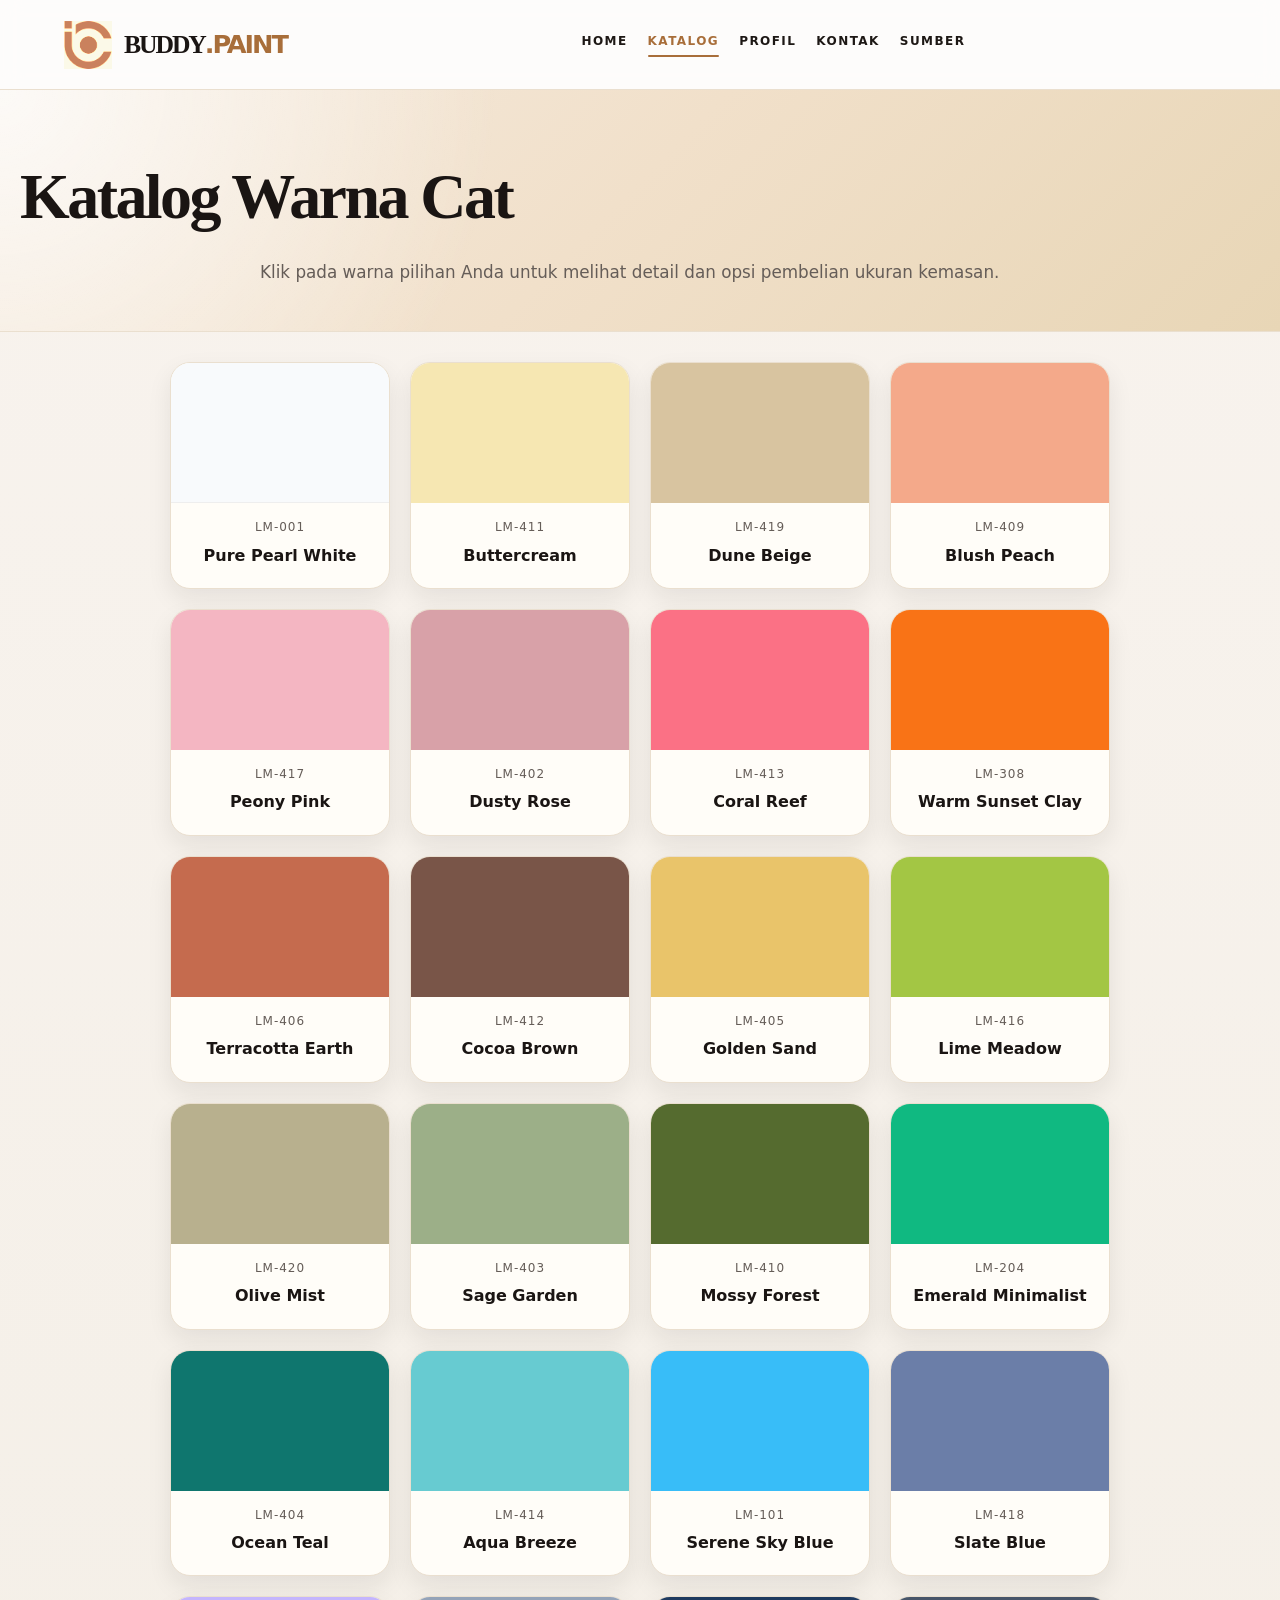
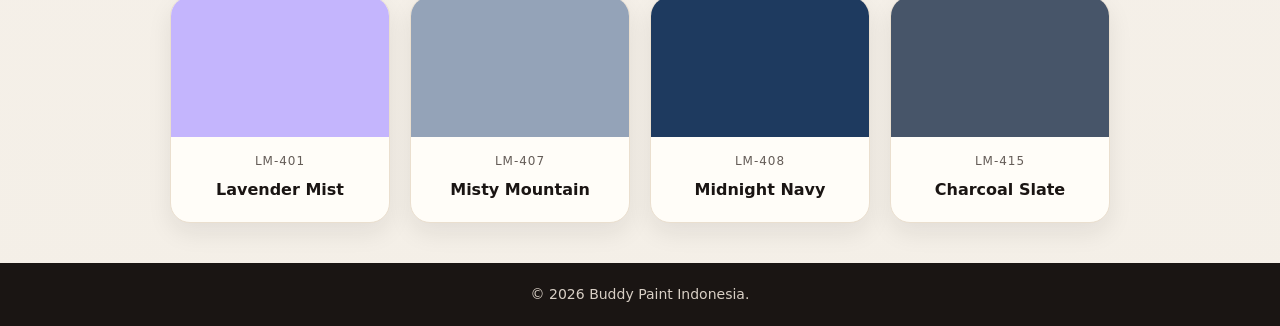
==== katalog.html @ d7e9905b "Add files via upload" ====
<!DOCTYPE html>
<html lang="id">
<head>
    <meta charset="UTF-8">
    <meta name="viewport" content="width=device-width, initial-scale=1.0">
    <title>Buddy Paint - Katalog Warna</title>
    <style>
        :root {
        --bg: #f4efe7;
        --bg-strong: #e9dfd0;
        --panel: #fffdf8;
        --panel-soft: #f4ead8;
        --text: #1d1815;
        --muted: #655d58;
        --accent: #d3b28c;
        --accent-strong: #a86e3a;
        --dark: #1a1513;
        --line: #eadfcf;
        --shadow: rgba(29, 24, 21, 0.08);
    }

    * {
        margin: 0;
        padding: 0;
        box-sizing: border-box;
        font-family: 'Segoe UI', system-ui, -apple-system, sans-serif;
    }

    body {
        background: linear-gradient(180deg, #f8f3ee 0%, var(--bg) 100%);
        color: var(--text);
        line-height: 1.6;
    }

    h1, h2, h3 {
        font-family: Georgia, 'Times New Roman', serif;
        letter-spacing: -0.04em;
        color: var(--text);
    }

    header {
        background: rgba(255, 255, 255, 0.74);
        border-bottom: 1px solid var(--line);
        backdrop-filter: blur(10px);
        position: sticky;
        top: 0;
        z-index: 1000;
        transition: box-shadow 0.25s ease, background 0.25s ease;
    }

    header.scrolled {
        background: rgba(255, 255, 255, 0.9);
        box-shadow: 0 12px 28px rgba(29, 24, 21, 0.08);
    }

    nav {
        max-width: 1200px;
        margin: 0 auto;
        padding: 18px 24px;
        display: flex;
        justify-content: space-between;
        align-items: center;
        position: relative;
    }

    .logo {
        font-size: 24px;
        font-weight: 800;
        color: var(--dark);
        text-decoration: none;
        letter-spacing: -0.05em;
    }

    .logo span {
        color: var(--accent-strong);
    }

    nav a {
        text-decoration: none;
        color: var(--text);
        margin-left: 20px;
        font-size: 12px;
        letter-spacing: 0.12em;
        text-transform: uppercase;
        font-weight: 700;
        position: relative;
        padding-bottom: 6px;
    }

    nav a::after {
        content: "";
        position: absolute;
        left: 0;
        bottom: 0;
        width: 100%;
        height: 2px;
        background: var(--accent-strong);
        border-radius: 999px;
        transform: scaleX(0);
        transform-origin: left;
        transition: transform 0.22s ease;
    }

    nav a.active, nav a:hover {
        color: var(--accent-strong);
    }

    nav a.active::after, nav a:hover::after {
        transform: scaleX(1);
    }

    .menu-toggle {
        display: none;
        width: 46px;
        height: 46px;
        border: 1px solid var(--line);
        border-radius: 12px;
        background: rgba(255, 255, 255, 0.8);
        cursor: pointer;
        padding: 10px 8px;
        margin-left: auto;
    }

    .menu-toggle span {
        display: block;
        width: 100%;
        height: 2px;
        background: var(--dark);
        border-radius: 99px;
        margin: 5px 0;
        transition: transform 0.25s ease, opacity 0.25s ease;
    }

    .menu-toggle.is-open span:nth-child(1) { transform: translateY(7px) rotate(45deg); }
    .menu-toggle.is-open span:nth-child(2) { opacity: 0; }
    .menu-toggle.is-open span:nth-child(3) { transform: translateY(-7px) rotate(-45deg); }

    @media (max-width: 760px) {
        nav {
            flex-wrap: wrap;
            padding: 14px 16px;
            gap: 10px;
        }

        .menu-toggle {
            display: inline-block;
        }

        nav a {
            margin-left: 0;
            display: block;
            padding: 10px 12px;
            border-radius: 10px;
        }

        nav {
            display: flex;
        }

        nav a:not(.logo) {
            display: none;
        }

        nav.is-open a:not(.logo) {
            display: block;
        }

        nav.is-open {
            flex-direction: column;
            align-items: stretch;
        }

        nav.is-open a:not(.logo):hover {
            background: rgba(200, 168, 131, 0.08);
        }
    }

    .page-header {
        background: radial-gradient(circle at top left, rgba(255,255,255,0.75), transparent 38%), linear-gradient(135deg, #f5ebdf 0%, #f1e0ca 48%, #e8d6b6 100%);
            padding: 56px 20px 46px;
            border-bottom: 1px solid var(--line);
        }

        .page-header h1 {
            color: var(--dark);
            margin-bottom: 10px;
            font-size: clamp(2.4rem, 5vw, 4rem);
        }

        .page-header p {
            color: var(--muted);
            max-width: 760px;
            margin: 0 auto;
            font-size: 1.05rem;
        }

        .container {
            max-width: 1000px;
            margin: 30px auto;
            padding: 0 20px;
        }

        .grid-produk {
            display: flex;
            flex-wrap: wrap;
            gap: 20px;
            justify-content: center;
        }

        .kartu-produk {
            background: var(--panel);
            border: 1px solid var(--line);
            border-radius: 20px;
            width: 220px;
            cursor: pointer;
            text-align: center;
            overflow: hidden;
            transition: 0.2s;
            box-shadow: 0 10px 24px var(--shadow);
        }

        .kartu-produk:hover {
            border-color: var(--accent);
            box-shadow: 0 16px 30px rgba(29, 24, 21, 0.1);
            transform: translateY(-3px);
        }

        .warna-preview {
            height: 140px;
            width: 100%;
        }

        .detail-produk {
            padding: 15px;
        }

        .kode-produk {
            font-size: 12px;
            color: var(--muted);
            letter-spacing: 0.08em;
            text-transform: uppercase;
        }

        .judul-produk {
            font-size: 16px;
            font-weight: 700;
            margin: 5px 0;
            color: var(--dark);
        }

        .kategori-produk {
            display: none;
        }

        .modal-bg {
            position: fixed;
            top: 0;
            left: 0;
            width: 100%;
            height: 100%;
            background: rgba(28, 25, 23, 0.45);
            display: none;
            justify-content: center;
            align-items: center;
            padding: 20px;
        }

        .modal-box {
            background: var(--panel);
            width: 90%;
            max-width: 430px;
            max-height: 90vh;
            overflow-y: auto;
            padding: 25px;
            border-radius: 22px;
            position: relative;
            border: 1px solid var(--line);
            box-shadow: 0 18px 42px rgba(29, 24, 21, 0.14);
        }

        .tombol-tutup {
            position: absolute;
            top: 10px;
            right: 15px;
            font-size: 24px;
            background: none;
            border: none;
            cursor: pointer;
            color: var(--muted);
        }

        .modal-swatch {
            height: 100px;
            border-radius: 12px;
            margin-bottom: 15px;
            border: 1px solid var(--line);
        }

        .preview-kemasan {
            height: 190px;
            margin-bottom: 15px;
            border: 1px solid var(--line);
            border-radius: 16px;
            background-color: #fbf7f2;
            display: flex;
            align-items: center;
            justify-content: center;
            overflow: hidden;
        }

        .preview-kemasan img {
            width: 100%;
            height: 100%;
            object-fit: contain;
        }

        .teks-gambar-kemasan {
            padding: 15px;
            color: var(--muted);
            font-size: 14px;
            text-align: center;
        }

        .pilihan-berat {
            margin: 15px 0;
            display: grid;
            gap: 10px;
        }

        .pilihan-berat label {
            font-size: 14px;
            cursor: pointer;
            display: inline-flex;
            align-items: center;
            gap: 10px;
        }

        .harga-display {
            font-size: 20px;
            font-weight: 800;
            color: var(--dark);
            margin: 18px 0 14px;
        }

        .btn-beli {
            width: 100%;
            background: var(--dark);
            color: white;
            border: none;
            padding: 14px 16px;
            border-radius: 999px;
            font-size: 15px;
            font-weight: 700;
            cursor: pointer;
            letter-spacing: 0.08em;
            text-transform: uppercase;
        }

        .btn-beli:hover {
            background: var(--accent-strong);
        }

        footer {
            background: var(--dark);
            color: #d8cfc5;
            text-align: center;
            padding: 20px;
            margin-top: 40px;
            font-size: 14px;
        }
    </style>
    <link rel="stylesheet" href="header.css">
</head>
<body>

    <!-- Header Navigation -->
    <header class="site-header catalog-header">
        <a href="index.html" class="brand-logo" aria-label="Buddy Paint beranda">
            <span class="brand-mark" aria-hidden="true">
                <img src="logo.png" alt="" />
            </span>
            <span class="brand-text">BUDDY<span>.PAINT</span></span>
        </a>
        <button class="menu-toggle" type="button" aria-label="Buka menu" aria-expanded="false">
            <span></span>
            <span></span>
            <span></span>
        </button>
        <nav class="nav-menu">
            <a href="index.html">Home</a>
            <a href="katalog.html" class="active">Katalog</a>
            <a href="profil.html">Profil</a>
            <a href="kontak.html">Kontak</a>
            <a href="sumber-gambar.html">Sumber</a>
        </nav>
    </header>
    <button class="header-peek" type="button" aria-label="Tampilkan navigasi" aria-expanded="false" title="Tampilkan navigasi">
        <span></span><span></span><span></span>
    </button>

    <!-- Banner Judul -->
    <div class="page-header">
        <h1>Katalog Warna Cat</h1>
        <p>Klik pada warna pilihan Anda untuk melihat detail dan opsi pembelian ukuran kemasan.</p>
    </div>

    <!-- Konten Utama (Grid Warna Cat) -->
    <main class="container">
        <div class="grid-produk">

            <!-- Produk 1 -->
            <div class="kartu-produk" onclick="bukaModal('Pure Pearl White', 'LM-001', '#f8fafc', 'Cat Dasar & Plafon', 75000)">
                <div class="warna-preview" style="background-color: #f8fafc; border-bottom: 1px solid #eeeeee;"></div>
                <div class="detail-produk">
                    <div class="kode-produk">LM-001</div>
                    <div class="judul-produk">Pure Pearl White</div>
                    <div class="kategori-produk">Cat Dasar & Plafon</div>
                </div>
            </div>

            <div class="kartu-produk" onclick="bukaModal('Buttercream', 'LM-411', '#f6e7b2', 'Cat Dasar & Plafon', 79000)">
                <div class="warna-preview" style="background-color: #f6e7b2;"></div>
                <div class="detail-produk">
                    <div class="kode-produk">LM-411</div>
                    <div class="judul-produk">Buttercream</div>
                    <div class="kategori-produk">Cat Dasar & Plafon</div>
                </div>
            </div>

            <div class="kartu-produk" onclick="bukaModal('Dune Beige', 'LM-419', '#d8c4a0', 'Cat Dasar & Plafon', 82000)">
                <div class="warna-preview" style="background-color: #d8c4a0;"></div>
                <div class="detail-produk">
                    <div class="kode-produk">LM-419</div>
                    <div class="judul-produk">Dune Beige</div>
                    <div class="kategori-produk">Cat Dasar & Plafon</div>
                </div>
            </div>

            <div class="kartu-produk" onclick="bukaModal('Blush Peach', 'LM-409', '#f4a98a', 'Interior Premium', 91000)">
                <div class="warna-preview" style="background-color: #f4a98a;"></div>
                <div class="detail-produk">
                    <div class="kode-produk">LM-409</div>
                    <div class="judul-produk">Blush Peach</div>
                    <div class="kategori-produk">Interior Premium</div>
                </div>
            </div>

            <div class="kartu-produk" onclick="bukaModal('Peony Pink', 'LM-417', '#f4b6c2', 'Interior Premium', 97000)">
                <div class="warna-preview" style="background-color: #f4b6c2;"></div>
                <div class="detail-produk">
                    <div class="kode-produk">LM-417</div>
                    <div class="judul-produk">Peony Pink</div>
                    <div class="kategori-produk">Interior Premium</div>
                </div>
            </div>

            <div class="kartu-produk" onclick="bukaModal('Dusty Rose', 'LM-402', '#d8a1a8', 'Interior Premium', 93000)">
                <div class="warna-preview" style="background-color: #d8a1a8;"></div>
                <div class="detail-produk">
                    <div class="kode-produk">LM-402</div>
                    <div class="judul-produk">Dusty Rose</div>
                    <div class="kategori-produk">Interior Premium</div>
                </div>
            </div>

            <div class="kartu-produk" onclick="bukaModal('Coral Reef', 'LM-413', '#fb7185', 'Interior Premium', 96000)">
                <div class="warna-preview" style="background-color: #fb7185;"></div>
                <div class="detail-produk">
                    <div class="kode-produk">LM-413</div>
                    <div class="judul-produk">Coral Reef</div>
                    <div class="kategori-produk">Interior Premium</div>
                </div>
            </div>

            <div class="kartu-produk" onclick="bukaModal('Warm Sunset Clay', 'LM-308', '#f97316', 'Eksterior Tahan Cuaca', 110000)">
                <div class="warna-preview" style="background-color: #f97316;"></div>
                <div class="detail-produk">
                    <div class="kode-produk">LM-308</div>
                    <div class="judul-produk">Warm Sunset Clay</div>
                    <div class="kategori-produk">Eksterior Tahan Cuaca</div>
                </div>
            </div>

            <div class="kartu-produk" onclick="bukaModal('Terracotta Earth', 'LM-406', '#c56b4e', 'Eksterior Tahan Cuaca', 105000)">
                <div class="warna-preview" style="background-color: #c56b4e;"></div>
                <div class="detail-produk">
                    <div class="kode-produk">LM-406</div>
                    <div class="judul-produk">Terracotta Earth</div>
                    <div class="kategori-produk">Eksterior Tahan Cuaca</div>
                </div>
            </div>

            <div class="kartu-produk" onclick="bukaModal('Cocoa Brown', 'LM-412', '#795548', 'Interior & Eksterior', 94000)">
                <div class="warna-preview" style="background-color: #795548;"></div>
                <div class="detail-produk">
                    <div class="kode-produk">LM-412</div>
                    <div class="judul-produk">Cocoa Brown</div>
                    <div class="kategori-produk">Interior & Eksterior</div>
                </div>
            </div>

            <div class="kartu-produk" onclick="bukaModal('Golden Sand', 'LM-405', '#e9c46a', 'Interior & Eksterior', 87000)">
                <div class="warna-preview" style="background-color: #e9c46a;"></div>
                <div class="detail-produk">
                    <div class="kode-produk">LM-405</div>
                    <div class="judul-produk">Golden Sand</div>
                    <div class="kategori-produk">Interior & Eksterior</div>
                </div>
            </div>

            <div class="kartu-produk" onclick="bukaModal('Lime Meadow', 'LM-416', '#a3c644', 'Interior & Eksterior', 86000)">
                <div class="warna-preview" style="background-color: #a3c644;"></div>
                <div class="detail-produk">
                    <div class="kode-produk">LM-416</div>
                    <div class="judul-produk">Lime Meadow</div>
                    <div class="kategori-produk">Interior & Eksterior</div>
                </div>
            </div>

            <div class="kartu-produk" onclick="bukaModal('Olive Mist', 'LM-420', '#b8b08e', 'Eksterior Tahan Cuaca', 101000)">
                <div class="warna-preview" style="background-color: #b8b08e;"></div>
                <div class="detail-produk">
                    <div class="kode-produk">LM-420</div>
                    <div class="judul-produk">Olive Mist</div>
                    <div class="kategori-produk">Eksterior Tahan Cuaca</div>
                </div>
            </div>

            <div class="kartu-produk" onclick="bukaModal('Sage Garden', 'LM-403', '#9caf88', 'Interior & Eksterior', 89000)">
                <div class="warna-preview" style="background-color: #9caf88;"></div>
                <div class="detail-produk">
                    <div class="kode-produk">LM-403</div>
                    <div class="judul-produk">Sage Garden</div>
                    <div class="kategori-produk">Interior & Eksterior</div>
                </div>
            </div>

            <div class="kartu-produk" onclick="bukaModal('Mossy Forest', 'LM-410', '#556b2f', 'Eksterior Tahan Cuaca', 112000)">
                <div class="warna-preview" style="background-color: #556b2f;"></div>
                <div class="detail-produk">
                    <div class="kode-produk">LM-410</div>
                    <div class="judul-produk">Mossy Forest</div>
                    <div class="kategori-produk">Eksterior Tahan Cuaca</div>
                </div>
            </div>

            <div class="kartu-produk" onclick="bukaModal('Emerald Minimalist', 'LM-204', '#10b981', 'Interior Premium', 95000)">
                <div class="warna-preview" style="background-color: #10b981;"></div>
                <div class="detail-produk">
                    <div class="kode-produk">LM-204</div>
                    <div class="judul-produk">Emerald Minimalist</div>
                    <div class="kategori-produk">Interior Premium</div>
                </div>
            </div>

            <div class="kartu-produk" onclick="bukaModal('Ocean Teal', 'LM-404', '#0f766e', 'Eksterior Tahan Cuaca', 108000)">
                <div class="warna-preview" style="background-color: #0f766e;"></div>
                <div class="detail-produk">
                    <div class="kode-produk">LM-404</div>
                    <div class="judul-produk">Ocean Teal</div>
                    <div class="kategori-produk">Eksterior Tahan Cuaca</div>
                </div>
            </div>

            <div class="kartu-produk" onclick="bukaModal('Aqua Breeze', 'LM-414', '#67cbd1', 'Interior & Eksterior', 88000)">
                <div class="warna-preview" style="background-color: #67cbd1;"></div>
                <div class="detail-produk">
                    <div class="kode-produk">LM-414</div>
                    <div class="judul-produk">Aqua Breeze</div>
                    <div class="kategori-produk">Interior & Eksterior</div>
                </div>
            </div>

            <div class="kartu-produk" onclick="bukaModal('Serene Sky Blue', 'LM-101', '#38bdf8', 'Interior & Eksterior', 85000)">
                <div class="warna-preview" style="background-color: #38bdf8;"></div>
                <div class="detail-produk">
                    <div class="kode-produk">LM-101</div>
                    <div class="judul-produk">Serene Sky Blue</div>
                    <div class="kategori-produk">Interior & Eksterior</div>
                </div>
            </div>

            <div class="kartu-produk" onclick="bukaModal('Slate Blue', 'LM-418', '#6b7ea8', 'Interior & Eksterior', 99000)">
                <div class="warna-preview" style="background-color: #6b7ea8;"></div>
                <div class="detail-produk">
                    <div class="kode-produk">LM-418</div>
                    <div class="judul-produk">Slate Blue</div>
                    <div class="kategori-produk">Interior & Eksterior</div>
                </div>
            </div>

            <div class="kartu-produk" onclick="bukaModal('Lavender Mist', 'LM-401', '#c4b5fd', 'Interior Premium', 92000)">
                <div class="warna-preview" style="background-color: #c4b5fd;"></div>
                <div class="detail-produk">
                    <div class="kode-produk">LM-401</div>
                    <div class="judul-produk">Lavender Mist</div>
                    <div class="kategori-produk">Interior Premium</div>
                </div>
            </div>

            <div class="kartu-produk" onclick="bukaModal('Misty Mountain', 'LM-407', '#94a3b8', 'Interior & Eksterior', 90000)">
                <div class="warna-preview" style="background-color: #94a3b8;"></div>
                <div class="detail-produk">
                    <div class="kode-produk">LM-407</div>
                    <div class="judul-produk">Misty Mountain</div>
                    <div class="kategori-produk">Interior & Eksterior</div>
                </div>
            </div>

            <div class="kartu-produk" onclick="bukaModal('Midnight Navy', 'LM-408', '#1e3a5f', 'Interior Premium', 98000)">
                <div class="warna-preview" style="background-color: #1e3a5f;"></div>
                <div class="detail-produk">
                    <div class="kode-produk">LM-408</div>
                    <div class="judul-produk">Midnight Navy</div>
                    <div class="kategori-produk">Interior Premium</div>
                </div>
            </div>

            <div class="kartu-produk" onclick="bukaModal('Charcoal Slate', 'LM-415', '#475569', 'Eksterior Tahan Cuaca', 103000)">
                <div class="warna-preview" style="background-color: #475569;"></div>
                <div class="detail-produk">
                    <div class="kode-produk">LM-415</div>
                    <div class="judul-produk">Charcoal Slate</div>
                    <div class="kategori-produk">Eksterior Tahan Cuaca</div>
                </div>
            </div>

        </div>
    </main>

        </div>
    </main>

    <!-- Pop-up Modal Detail & Pembelian -->
    <div class="modal-bg" id="modalBeli">
        <div class="modal-box">
            <button class="tombol-tutup" onclick="tutupModal()">&times;</button>
            <div class="modal-swatch" id="modalGambarWarna"></div>
            <h2 id="modalNamaWarna">Nama Warna</h2>
            <p id="modalSubWarna" style="color: #666; font-size: 14px; margin-bottom: 15px;">Kode | Kategori</p>

            <div class="preview-kemasan">
                <img id="gambarKemasan" alt="Gambar kemasan cat" hidden>
                <p class="teks-gambar-kemasan" id="teksGambarKemasan">Gambar kemasan belum tersedia.</p>
            </div>

            <label style="font-weight: bold;">Pilih Variasi:</label>
            <div class="pilihan-berat">
                <label>
                    <input type="radio" name="ukuranKg" value="1" checked onchange="hitungHarga()"> Vinilex
                </label>
                <label>
                    <input type="radio" name="ukuranKg" value="2.5" onchange="hitungHarga()"> Matex
                </label>
                <label>
                    <input type="radio" name="ukuranKg" value="20" onchange="hitungHarga()"> Tilelac
                </label>
            </div>

            <div class="harga-display" id="displayHarga">Rp 0</div>
            <button class="btn-beli" onclick="tambahKeranjang()">Tambah ke Keranjang</button>
        </div>
    </div>

    <!-- Footer -->
    <footer>
        &copy; 2026 Buddy Paint Indonesia.
    </footer>

    <!-- JavaScript Interaktif -->

    <script>
        const header = document.querySelector('.site-header');
        const menuToggle = document.querySelector('.menu-toggle');
        const navMenu = document.querySelector('.nav-menu');

        if (header) {
            window.addEventListener('scroll', () => {
                header.classList.toggle('scrolled', window.scrollY > 12);
            });
        }

        if (menuToggle && navMenu) {
            menuToggle.addEventListener('click', () => {
                const isOpen = navMenu.classList.toggle('is-open');
                menuToggle.classList.toggle('is-open', isOpen);
                menuToggle.setAttribute('aria-expanded', String(isOpen));
            });

            navMenu.querySelectorAll('a').forEach((link) => {
                link.addEventListener('click', () => {
                    navMenu.classList.remove('is-open');
                    menuToggle.classList.remove('is-open');
                    menuToggle.setAttribute('aria-expanded', 'false');
                });
            });

            window.addEventListener('resize', () => {
                if (window.innerWidth > 760) {
                    navMenu.classList.remove('is-open');
                    menuToggle.classList.remove('is-open');
                    menuToggle.setAttribute('aria-expanded', 'false');
                }
            });
        }
    </script>
    <script>
        // Variabel global untuk menyimpan harga dasar produk
        let hargaDasar = 0;
        const variasiHarga = {
            '1': { nama: 'Vinilex', harga: 250000 },
            '2.5': { nama: 'Walltron', harga: 300000 },
            '20': { nama: 'Matex', harga: 200000 }
        };
        const gambarKemasanPerUkuran = {
            '1': { nama: 'Vinilex', file: 'Vinilex.png' },
            '2.5': { nama: 'Matex', file: 'Matex.png' },
            '20': { nama: 'Tilelac', file: 'Tilelac.png' }
        };

        // 1. Fungsi untuk membuka modal dan menampilkan data produk yang diklik
        function bukaModal(nama, kode, warnaHex, kategori, harga) {
            hargaDasar = harga; // Simpan harga dasar produk

            // Mengisi elemen HTML di dalam modal sesuai data produk yang diklik
            document.getElementById('modalNamaWarna').innerText = nama;
            document.getElementById('modalSubWarna').innerText = kode;
            document.getElementById('modalGambarWarna').style.backgroundColor = warnaHex;

            // Reset radio button ke opsi 1 KG setiap kali modal dibuka
            let radioUkuran = document.getElementsByName('ukuranKg');
            radioUkuran[0].checked = true;

            // Hitung harga awal untuk 1 KG
            hitungHarga();

            // Tampilkan pop-up modal
            document.getElementById('modalBeli').style.display = 'flex';
        }

        // 2. Fungsi untuk menutup modal pop-up
        function tutupModal() {
            document.getElementById('modalBeli').style.display = 'none';
        }

        // 3. Fungsi untuk menghitung harga total berdasarkan variasi produk
        function hitungHarga() {
            let ukuranDipilih = 1;
            let radioUkuran = document.getElementsByName('ukuranKg');

            for (let i = 0; i < radioUkuran.length; i++) {
                if (radioUkuran[i].checked) {
                    ukuranDipilih = parseFloat(radioUkuran[i].value);
                    break;
                }
            }

            tampilkanGambarKemasan(ukuranDipilih);

            const pilihan = variasiHarga[String(ukuranDipilih)];
            const totalHarga = pilihan ? pilihan.harga : hargaDasar;

            document.getElementById('displayHarga').innerText = 'Rp ' + totalHarga.toLocaleString('id-ID');
        }

        // Tampilkan gambar bucket yang sesuai dengan ukuran KG terpilih
        function tampilkanGambarKemasan(ukuran) {
            const gambar = document.getElementById('gambarKemasan');
            const teksGambar = document.getElementById('teksGambarKemasan');
            const kemasan = gambarKemasanPerUkuran[String(ukuran)];

            gambar.hidden = true;
            teksGambar.hidden = false;
            teksGambar.innerText = 'Gambar kemasan ' + kemasan.nama + ' belum tersedia.';
            gambar.alt = 'Kemasan cat ukuran ' + kemasan.nama;

            gambar.onload = function() {
                gambar.hidden = false;
                teksGambar.hidden = true;
            };

            gambar.onerror = function() {
                gambar.hidden = true;
                teksGambar.hidden = false;
            };

            gambar.src = kemasan.file;
        }

        // 4. Fungsi saat tombol "Tambah ke Keranjang" diklik
        function tambahKeranjang() {
            alert('Produk berhasil ditambahkan ke keranjang!');
            tutupModal();
        }
    </script>
    <script src="header.js"></script>
</body>
</html>
---- header.css ----
.brand-logo {
    display: inline-flex;
    align-items: center;
    gap: 12px;
    text-decoration: none;
    color: var(--dark);
}

.brand-mark {
    display: inline-flex;
    align-items: center;
    justify-content: center;
    width: 48px;
    height: 48px;
    flex-shrink: 0;
}

.brand-mark svg,
.brand-mark img {
    width: 100%;
    height: 100%;
    display: block;
    object-fit: contain;
    filter: sepia(0.85) saturate(1.4) hue-rotate(-18deg) brightness(0.92) contrast(1.15);
}

.brand-text {
    font-family: Georgia, 'Times New Roman', serif;
    font-size: clamp(1.5rem, 2vw, 2.25rem);
    line-height: 1;
    letter-spacing: -0.08em;
    font-weight: 700;
    color: var(--dark);
    white-space: nowrap;
}

.brand-text span {
    color: var(--accent-strong);
}

.site-header,
.navbar {
    transition: transform 0.25s ease, visibility 0s, box-shadow 0.25s ease, background 0.25s ease;
}

.site-header.is-condensed,
.navbar.is-condensed {
    transform: translateY(calc(-100% - 8px));
    visibility: hidden;
    pointer-events: none;
    transition: transform 0.25s ease, visibility 0s linear 0.25s;
}

.site-header.is-revealed,
.navbar.is-revealed {
    transform: translateY(0);
    visibility: visible;
    pointer-events: auto;
}

.header-peek {
    position: fixed;
    top: 50%;
    right: 16px;
    z-index: 1100;
    width: 48px;
    height: 48px;
    display: grid;
    place-content: center;
    gap: 3px;
    border: 1px solid var(--line);
    border-radius: 50%;
    background: rgba(255, 253, 249, 0.94);
    box-shadow: 0 8px 24px rgba(29, 24, 21, 0.14);
    cursor: pointer;
    opacity: 0;
    pointer-events: none;
    transform: translate(12px, -50%) scale(0.9);
    transition: opacity 0.2s ease, transform 0.2s ease;
}

.header-peek span {
    width: 14px;
    height: 2px;
    border-radius: 2px;
    background: var(--dark);
}

body.has-scrolled:not(.header-visible) .header-peek {
    opacity: 1;
    pointer-events: auto;
    transform: translate(0, -50%) scale(1);
}

.catalog-header {
    display: flex;
    justify-content: space-between;
    align-items: center;
    gap: 24px;
    padding: 14px max(24px, calc((100% - 1152px) / 2));
}

.catalog-header .nav-menu {
    display: flex;
    align-items: center;
}

@media (max-width: 760px) {
    .site-header > nav,
    .navbar > .container {
        position: relative;
        flex-direction: row;
        align-items: center;
        justify-content: space-between;
    }

    .site-header .menu-toggle,
    .navbar .menu-toggle {
        display: inline-block;
    }

    .site-header .nav-links,
    .navbar .nav-links,
    .catalog-header .nav-menu {
        position: absolute;
        top: calc(100% + 8px);
        right: 0;
        left: 0;
        display: flex;
        flex-direction: column;
        align-items: stretch;
        gap: 4px;
        padding: 10px 12px;
        border: 1px solid var(--line);
        border-radius: 16px;
        background: rgba(255, 255, 255, 0.97);
        box-shadow: 0 18px 38px rgba(29, 24, 21, 0.1);
        opacity: 0;
        pointer-events: none;
        transform: translateY(-8px);
        transition: opacity 0.2s ease, transform 0.2s ease;
    }

    .site-header .nav-links.is-open,
    .navbar .nav-links.is-open,
    .catalog-header .nav-menu.is-open {
        opacity: 1;
        pointer-events: auto;
        transform: translateY(0);
    }

    .site-header .nav-links a,
    .navbar .nav-links a,
    .catalog-header .nav-menu a {
        display: block;
        margin: 0;
        padding: 10px 12px;
        border-radius: 10px;
    }

    .catalog-header {
        padding: 10px 16px;
    }
}

@media (prefers-reduced-motion: reduce) {
    .site-header,
    .navbar,
    .header-peek,
    .site-header .nav-links,
    .navbar .nav-links,
    .catalog-header .nav-menu {
        transition-duration: 0.01ms;
    }
}
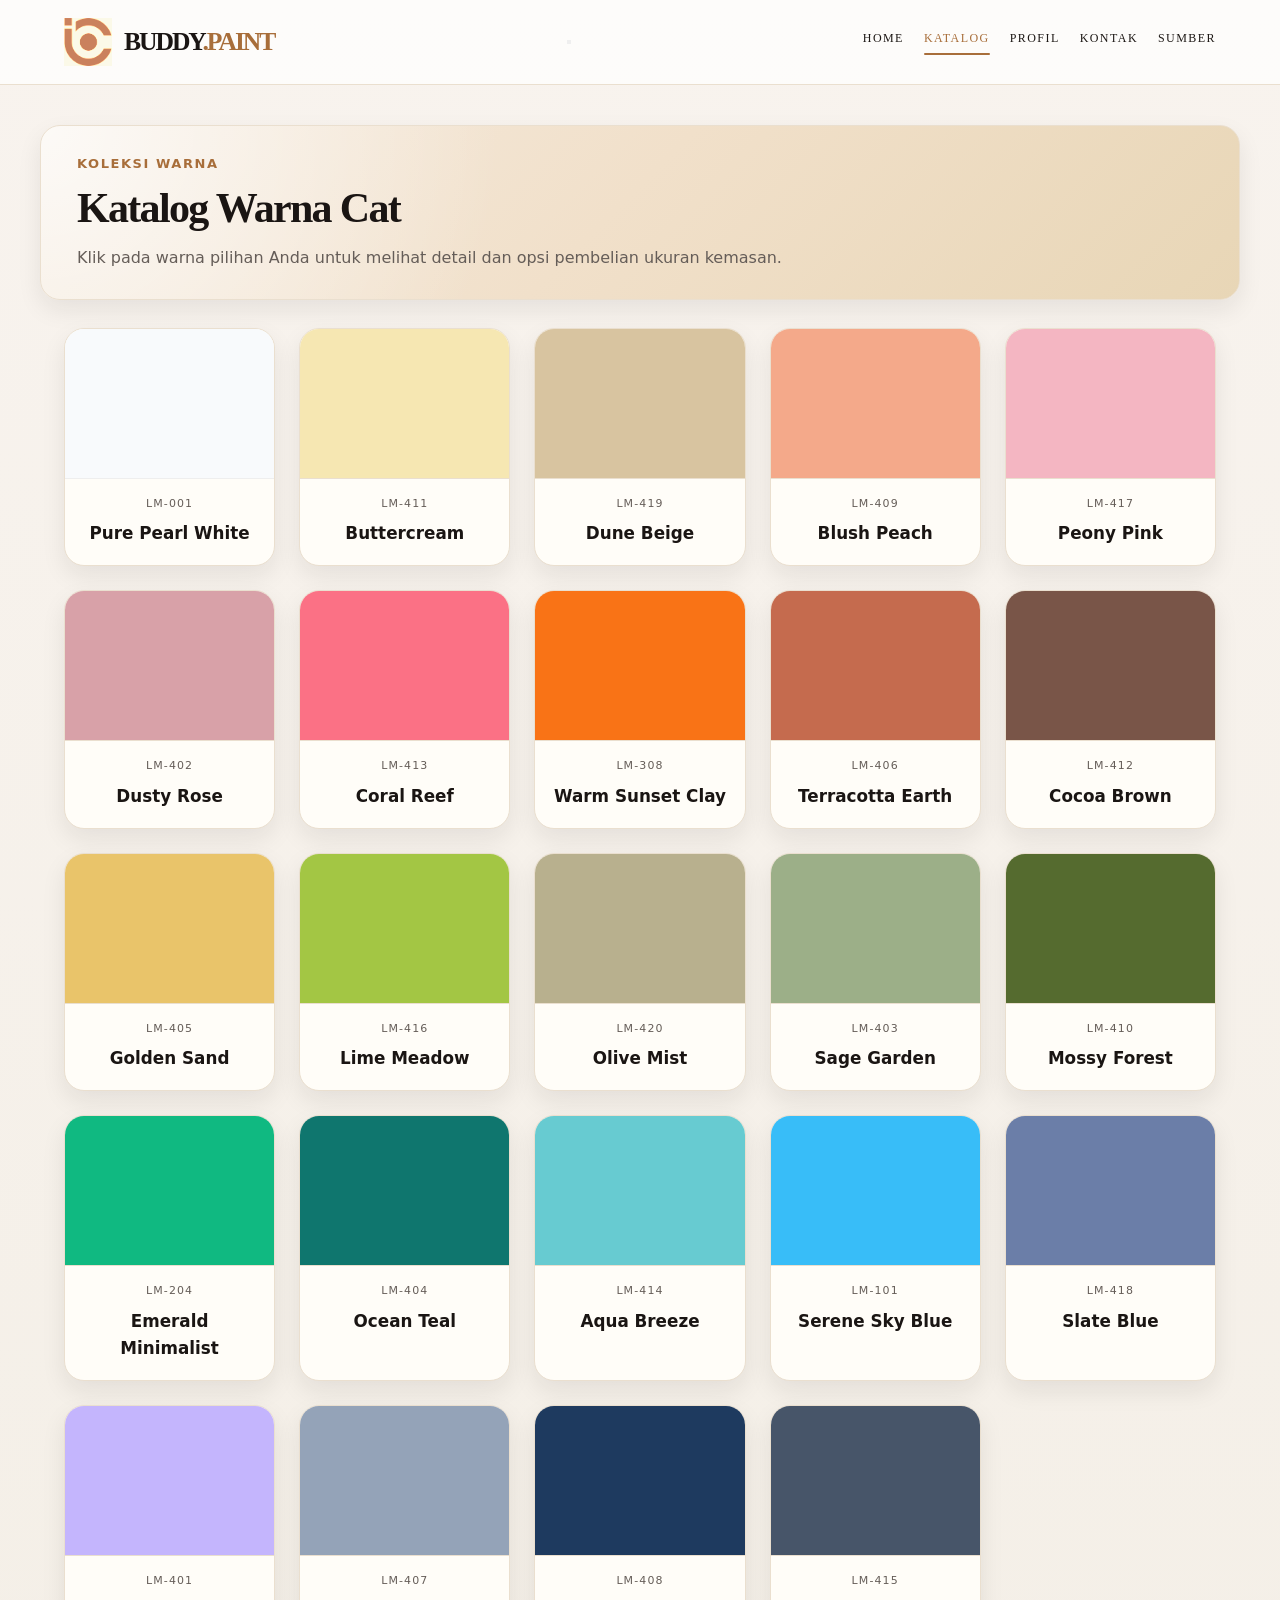
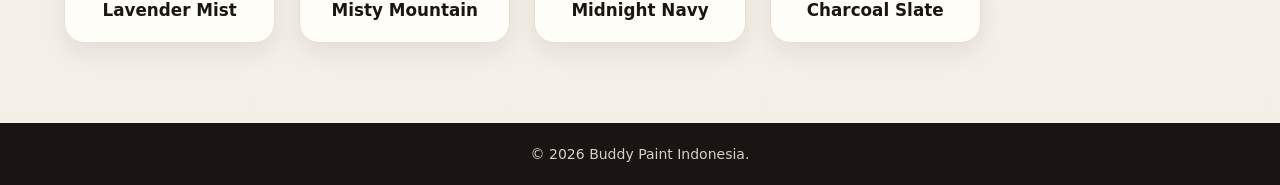
==== commit 7c3fab3c: "Add files via upload" ====
--- a/katalog.html
+++ b/katalog.html
@@ -6,245 +6,168 @@
     <title>Buddy Paint - Katalog Warna</title>
     <style>
         :root {
-        --bg: #f4efe7;
-        --bg-strong: #e9dfd0;
-        --panel: #fffdf8;
-        --panel-soft: #f4ead8;
-        --text: #1d1815;
-        --muted: #655d58;
-        --accent: #d3b28c;
-        --accent-strong: #a86e3a;
-        --dark: #1a1513;
-        --line: #eadfcf;
-        --shadow: rgba(29, 24, 21, 0.08);
+            --bg: #f4efe7;
+            --bg-strong: #e9dfd0;
+            --panel: #fffdf8;
+            --panel-soft: #f4ead8;
+            --text: #1d1815;
+            --muted: #655d58;
+            --accent: #d3b28c;
+            --accent-strong: #a86e3a;
+            --dark: #1a1513;
+            --line: #eadfcf;
+            --shadow: rgba(29, 24, 21, 0.08);
+        }
+
+        * {
+            margin: 0;
+            padding: 0;
+            box-sizing: border-box;
+            font-family: 'Segoe UI', system-ui, -apple-system, sans-serif;
+        }
+
+        html {
+            scroll-behavior: smooth;
+        }
+
+        body {
+            background: linear-gradient(180deg, #f8f3ee 0%, var(--bg) 100%);
+            color: var(--text);
+            line-height: 1.6;
+        }
+
+        h1, h2, h3 {
+            font-family: Georgia, 'Times New Roman', serif;
+            letter-spacing: -0.04em;
+            color: var(--text);
+        }
+
+    .brand-text,
+    .brand-logo,
+    .nav-menu a,
+    .brand-logo span {
+        font-family: Georgia, 'Times New Roman', serif;
     }
-
-    * {
-        margin: 0;
-        padding: 0;
-        box-sizing: border-box;
-        font-family: 'Segoe UI', system-ui, -apple-system, sans-serif;
-    }
-
-    body {
-        background: linear-gradient(180deg, #f8f3ee 0%, var(--bg) 100%);
-        color: var(--text);
-        line-height: 1.6;
-    }
-
-    h1, h2, h3 {
-        font-family: Georgia, 'Times New Roman', serif;
-        letter-spacing: -0.04em;
-        color: var(--text);
-    }
-
-    header {
-        background: rgba(255, 255, 255, 0.74);
-        border-bottom: 1px solid var(--line);
-        backdrop-filter: blur(10px);
-        position: sticky;
-        top: 0;
-        z-index: 1000;
-        transition: box-shadow 0.25s ease, background 0.25s ease;
-    }
-
-    header.scrolled {
-        background: rgba(255, 255, 255, 0.9);
-        box-shadow: 0 12px 28px rgba(29, 24, 21, 0.08);
-    }
-
-    nav {
-        max-width: 1200px;
-        margin: 0 auto;
-        padding: 18px 24px;
-        display: flex;
-        justify-content: space-between;
-        align-items: center;
-        position: relative;
-    }
-
-    .logo {
-        font-size: 24px;
-        font-weight: 800;
-        color: var(--dark);
-        text-decoration: none;
-        letter-spacing: -0.05em;
-    }
-
-    .logo span {
-        color: var(--accent-strong);
-    }
-
-    nav a {
-        text-decoration: none;
-        color: var(--text);
-        margin-left: 20px;
-        font-size: 12px;
-        letter-spacing: 0.12em;
-        text-transform: uppercase;
-        font-weight: 700;
-        position: relative;
-        padding-bottom: 6px;
-    }
-
-    nav a::after {
-        content: "";
-        position: absolute;
-        left: 0;
-        bottom: 0;
-        width: 100%;
-        height: 2px;
-        background: var(--accent-strong);
-        border-radius: 999px;
-        transform: scaleX(0);
-        transform-origin: left;
-        transition: transform 0.22s ease;
-    }
-
-    nav a.active, nav a:hover {
-        color: var(--accent-strong);
-    }
-
-    nav a.active::after, nav a:hover::after {
-        transform: scaleX(1);
-    }
-
-    .menu-toggle {
-        display: none;
-        width: 46px;
-        height: 46px;
-        border: 1px solid var(--line);
-        border-radius: 12px;
-        background: rgba(255, 255, 255, 0.8);
-        cursor: pointer;
-        padding: 10px 8px;
-        margin-left: auto;
-    }
-
-    .menu-toggle span {
-        display: block;
-        width: 100%;
-        height: 2px;
-        background: var(--dark);
-        border-radius: 99px;
-        margin: 5px 0;
-        transition: transform 0.25s ease, opacity 0.25s ease;
-    }
-
-    .menu-toggle.is-open span:nth-child(1) { transform: translateY(7px) rotate(45deg); }
-    .menu-toggle.is-open span:nth-child(2) { opacity: 0; }
-    .menu-toggle.is-open span:nth-child(3) { transform: translateY(-7px) rotate(-45deg); }
-
-    @media (max-width: 760px) {
-        nav {
-            flex-wrap: wrap;
-            padding: 14px 16px;
-            gap: 10px;
-        }
-
-        .menu-toggle {
-            display: inline-block;
-        }
-
-        nav a {
-            margin-left: 0;
+        .catalog-header {
+            display: flex;
+            justify-content: space-between;
+            align-items: center;
+            gap: 24px;
+            padding: 14px max(24px, calc((100% - 1152px) / 2));
+        }
+
+        .catalog-header .nav-menu {
+            display: flex;
+            align-items: center;
+            gap: 28px;
+        }
+
+        .catalog-header .nav-menu a {
+            font-size: 12px;
+            letter-spacing: 0.12em;
+            text-transform: uppercase;
+            color: var(--text);
+            font-weight: 700;
+            text-decoration: none;
+            padding-bottom: 6px;
+            position: relative;
+        }
+
+        .catalog-header .nav-menu a::after {
+            display: none;
+        }
+
+        .catalog-header .nav-menu a.active,
+        .catalog-header .nav-menu a:hover {
+            color: var(--accent-strong);
+        }
+
+        .page-header {
+            background: radial-gradient(circle at top left, rgba(255,255,255,0.75), transparent 38%), linear-gradient(135deg, #f5ebdf 0%, #f1e0ca 48%, #e8d6b6 100%);
+            width: min(calc(100% - 48px), 1200px);
+            margin: 40px auto 0;
+            padding: 28px 36px;
+            border: 1px solid var(--line);
+            border-radius: 20px;
+            box-shadow: 0 10px 24px var(--shadow);
+        }
+
+        .page-header .eyebrow {
             display: block;
-            padding: 10px 12px;
-            border-radius: 10px;
-        }
-
-        nav {
-            display: flex;
-        }
-
-        nav a:not(.logo) {
-            display: none;
-        }
-
-        nav.is-open a:not(.logo) {
-            display: block;
-        }
-
-        nav.is-open {
-            flex-direction: column;
-            align-items: stretch;
-        }
-
-        nav.is-open a:not(.logo):hover {
-            background: rgba(200, 168, 131, 0.08);
-        }
-    }
-
-    .page-header {
-        background: radial-gradient(circle at top left, rgba(255,255,255,0.75), transparent 38%), linear-gradient(135deg, #f5ebdf 0%, #f1e0ca 48%, #e8d6b6 100%);
-            padding: 56px 20px 46px;
-            border-bottom: 1px solid var(--line);
+            margin-bottom: 8px;
+            color: var(--accent-strong);
+            font-size: 13px;
+            font-weight: 700;
+            letter-spacing: 0.12em;
+            text-transform: uppercase;
         }
 
         .page-header h1 {
+            margin: 8px 0 12px;
+            font-size: clamp(30px, 5vw, 42px);
+            line-height: 1.2;
+            letter-spacing: -0.04em;
             color: var(--dark);
-            margin-bottom: 10px;
-            font-size: clamp(2.4rem, 5vw, 4rem);
         }
 
         .page-header p {
+            margin: 0;
             color: var(--muted);
-            max-width: 760px;
-            margin: 0 auto;
-            font-size: 1.05rem;
         }
 
         .container {
-            max-width: 1000px;
-            margin: 30px auto;
-            padding: 0 20px;
+            max-width: 1200px;
+            margin: 28px auto 0;
+            padding: 0 24px 40px;
         }
 
         .grid-produk {
-            display: flex;
-            flex-wrap: wrap;
-            gap: 20px;
-            justify-content: center;
+            display: grid;
+            grid-template-columns: repeat(auto-fit, minmax(200px, 1fr));
+            gap: 24px;
+            justify-items: center;
         }
 
         .kartu-produk {
+            width: 100%;
+            max-width: 220px;
             background: var(--panel);
             border: 1px solid var(--line);
             border-radius: 20px;
-            width: 220px;
+            overflow: hidden;
             cursor: pointer;
             text-align: center;
-            overflow: hidden;
-            transition: 0.2s;
+            transition: transform 0.2s ease, box-shadow 0.2s ease, border-color 0.2s ease;
             box-shadow: 0 10px 24px var(--shadow);
         }
 
         .kartu-produk:hover {
+            transform: translateY(-4px);
             border-color: var(--accent);
-            box-shadow: 0 16px 30px rgba(29, 24, 21, 0.1);
-            transform: translateY(-3px);
+            box-shadow: 0 18px 32px rgba(29, 24, 21, 0.08);
         }
 
         .warna-preview {
-            height: 140px;
+            height: 150px;
             width: 100%;
+            border-bottom: 1px solid var(--line);
         }
 
         .detail-produk {
-            padding: 15px;
+            padding: 16px 14px 18px;
         }
 
         .kode-produk {
-            font-size: 12px;
+            font-size: 11px;
             color: var(--muted);
-            letter-spacing: 0.08em;
+            letter-spacing: 0.1em;
             text-transform: uppercase;
         }
 
         .judul-produk {
-            font-size: 16px;
+            margin-top: 8px;
+            font-size: 1.05rem;
             font-weight: 700;
-            margin: 5px 0;
             color: var(--dark);
         }
 
@@ -254,21 +177,18 @@
 
         .modal-bg {
             position: fixed;
-            top: 0;
-            left: 0;
-            width: 100%;
-            height: 100%;
+            inset: 0;
             background: rgba(28, 25, 23, 0.45);
             display: none;
             justify-content: center;
             align-items: center;
             padding: 20px;
+            z-index: 2000;
         }
 
         .modal-box {
             background: var(--panel);
-            width: 90%;
-            max-width: 430px;
+            width: min(90vw, 430px);
             max-height: 90vh;
             overflow-y: auto;
             padding: 25px;
@@ -333,6 +253,10 @@
             display: inline-flex;
             align-items: center;
             gap: 10px;
+        }
+
+        .pilihan-berat input {
+            accent-color: var(--accent-strong);
         }
 
         .harga-display {
@@ -367,6 +291,44 @@
             padding: 20px;
             margin-top: 40px;
             font-size: 14px;
+        }
+
+        @media (max-width: 760px) {
+            .catalog-header {
+                padding: 10px 16px;
+            }
+
+            .catalog-header .nav-menu {
+                display: none;
+            }
+
+            .catalog-header .nav-menu.is-open {
+                display: flex;
+                position: absolute;
+                top: calc(100% + 8px);
+                left: 16px;
+                right: 16px;
+                flex-direction: column;
+                background: rgba(255, 255, 255, 0.97);
+                border: 1px solid var(--line);
+                border-radius: 16px;
+                padding: 10px 12px;
+                box-shadow: 0 18px 38px rgba(29, 24, 21, 0.1);
+            }
+
+            .catalog-header {
+                position: relative;
+            }
+
+            .page-header {
+                width: calc(100% - 32px);
+                margin-top: 24px;
+                padding: 24px 20px;
+            }
+
+            .page-header p {
+                font-size: 1rem;
+            }
         }
     </style>
     <link rel="stylesheet" href="header.css">
@@ -400,6 +362,7 @@
 
     <!-- Banner Judul -->
     <div class="page-header">
+        <span class="eyebrow">Koleksi Warna</span>
         <h1>Katalog Warna Cat</h1>
         <p>Klik pada warna pilihan Anda untuk melihat detail dan opsi pembelian ukuran kemasan.</p>
     </div>
@@ -709,8 +672,8 @@
         let hargaDasar = 0;
         const variasiHarga = {
             '1': { nama: 'Vinilex', harga: 250000 },
-            '2.5': { nama: 'Walltron', harga: 300000 },
-            '20': { nama: 'Matex', harga: 200000 }
+            '2.5': { nama: 'Matex', harga: 300000 },
+            '20': { nama: 'Tilelac', harga: 200000 }
         };
         const gambarKemasanPerUkuran = {
             '1': { nama: 'Vinilex', file: 'Vinilex.png' },
--- a/header.css
+++ b/header.css
@@ -1,3 +1,20 @@
+.site-header,
+.navbar {
+    background: rgba(255, 255, 255, 0.74);
+    border-bottom: 1px solid var(--line);
+}
+
+.site-header.scrolled,
+.navbar.scrolled {
+    background: rgba(255, 255, 255, 0.9);
+}
+
+.hero,
+.page-header,
+.profile-hero {
+    background: radial-gradient(circle at top left, rgba(255, 255, 255, 0.75), transparent 38%), linear-gradient(135deg, #f5ebdf 0%, #f1e0ca 48%, #e8d6b6 100%);
+}
+
 .brand-logo {
     display: inline-flex;
     align-items: center;
@@ -32,6 +49,77 @@
     font-weight: 700;
     color: var(--dark);
     white-space: nowrap;
+}
+
+.site-header .nav-links a,
+.navbar .nav-links a,
+.catalog-header .nav-menu a {
+    color: var(--text);
+    font-family: Georgia, 'Times New Roman', serif;
+    font-size: 12px;
+    font-weight: 400;
+    letter-spacing: 0.12em;
+    text-decoration: none;
+    text-transform: uppercase;
+    position: relative;
+    padding-bottom: 6px;
+}
+
+.site-header .nav-links,
+.navbar .nav-links,
+.catalog-header .nav-menu {
+    gap: 20px;
+}
+
+.site-header .nav-links a::after,
+.navbar .nav-links a::after,
+.catalog-header .nav-menu a::after {
+    content: "";
+    display: block;
+    position: absolute;
+    left: 0;
+    bottom: 0;
+    width: 100%;
+    height: 2px;
+    border-radius: 999px;
+    background: var(--accent-strong);
+    transform: scaleX(0);
+    transform-origin: left;
+    transition: transform 0.22s ease;
+}
+
+.site-header .nav-links a:hover,
+.site-header .nav-links a.active,
+.navbar .nav-links a:hover,
+.navbar .nav-links a.active,
+.catalog-header .nav-menu a:hover,
+.catalog-header .nav-menu a.active {
+    color: var(--accent-strong);
+}
+
+.site-header .nav-links a:hover::after,
+.site-header .nav-links a.active::after,
+.navbar .nav-links a:hover::after,
+.navbar .nav-links a.active::after,
+.catalog-header .nav-menu a:hover::after,
+.catalog-header .nav-menu a.active::after {
+    transform: scaleX(1);
+}
+
+.site-header.catalog-header {
+    padding: 18px max(24px, calc((100% - 1152px) / 2));
+}
+
+.navbar > .container {
+    width: 100%;
+    max-width: 1200px;
+    min-height: 0;
+    margin: 0 auto;
+    padding: 18px 24px;
+    display: flex;
+    flex-direction: row;
+    justify-content: space-between;
+    align-items: center;
 }
 
 .brand-text span {
@@ -114,6 +202,14 @@
         justify-content: space-between;
     }
 
+    .site-header.catalog-header {
+        padding: 12px 16px;
+    }
+
+    .navbar > .container {
+        padding: 12px 16px;
+    }
+
     .site-header .menu-toggle,
     .navbar .menu-toggle {
         display: inline-block;
@@ -123,18 +219,18 @@
     .navbar .nav-links,
     .catalog-header .nav-menu {
         position: absolute;
-        top: calc(100% + 8px);
-        right: 0;
-        left: 0;
+        top: calc(100% + 10px);
+        right: 16px;
+        left: 16px;
         display: flex;
         flex-direction: column;
         align-items: stretch;
-        gap: 4px;
+        gap: 8px;
         padding: 10px 12px;
         border: 1px solid var(--line);
         border-radius: 16px;
-        background: rgba(255, 255, 255, 0.97);
-        box-shadow: 0 18px 38px rgba(29, 24, 21, 0.1);
+        background: rgba(255, 255, 255, 0.96);
+        box-shadow: 0 18px 38px rgba(29, 24, 21, 0.08);
         opacity: 0;
         pointer-events: none;
         transform: translateY(-8px);
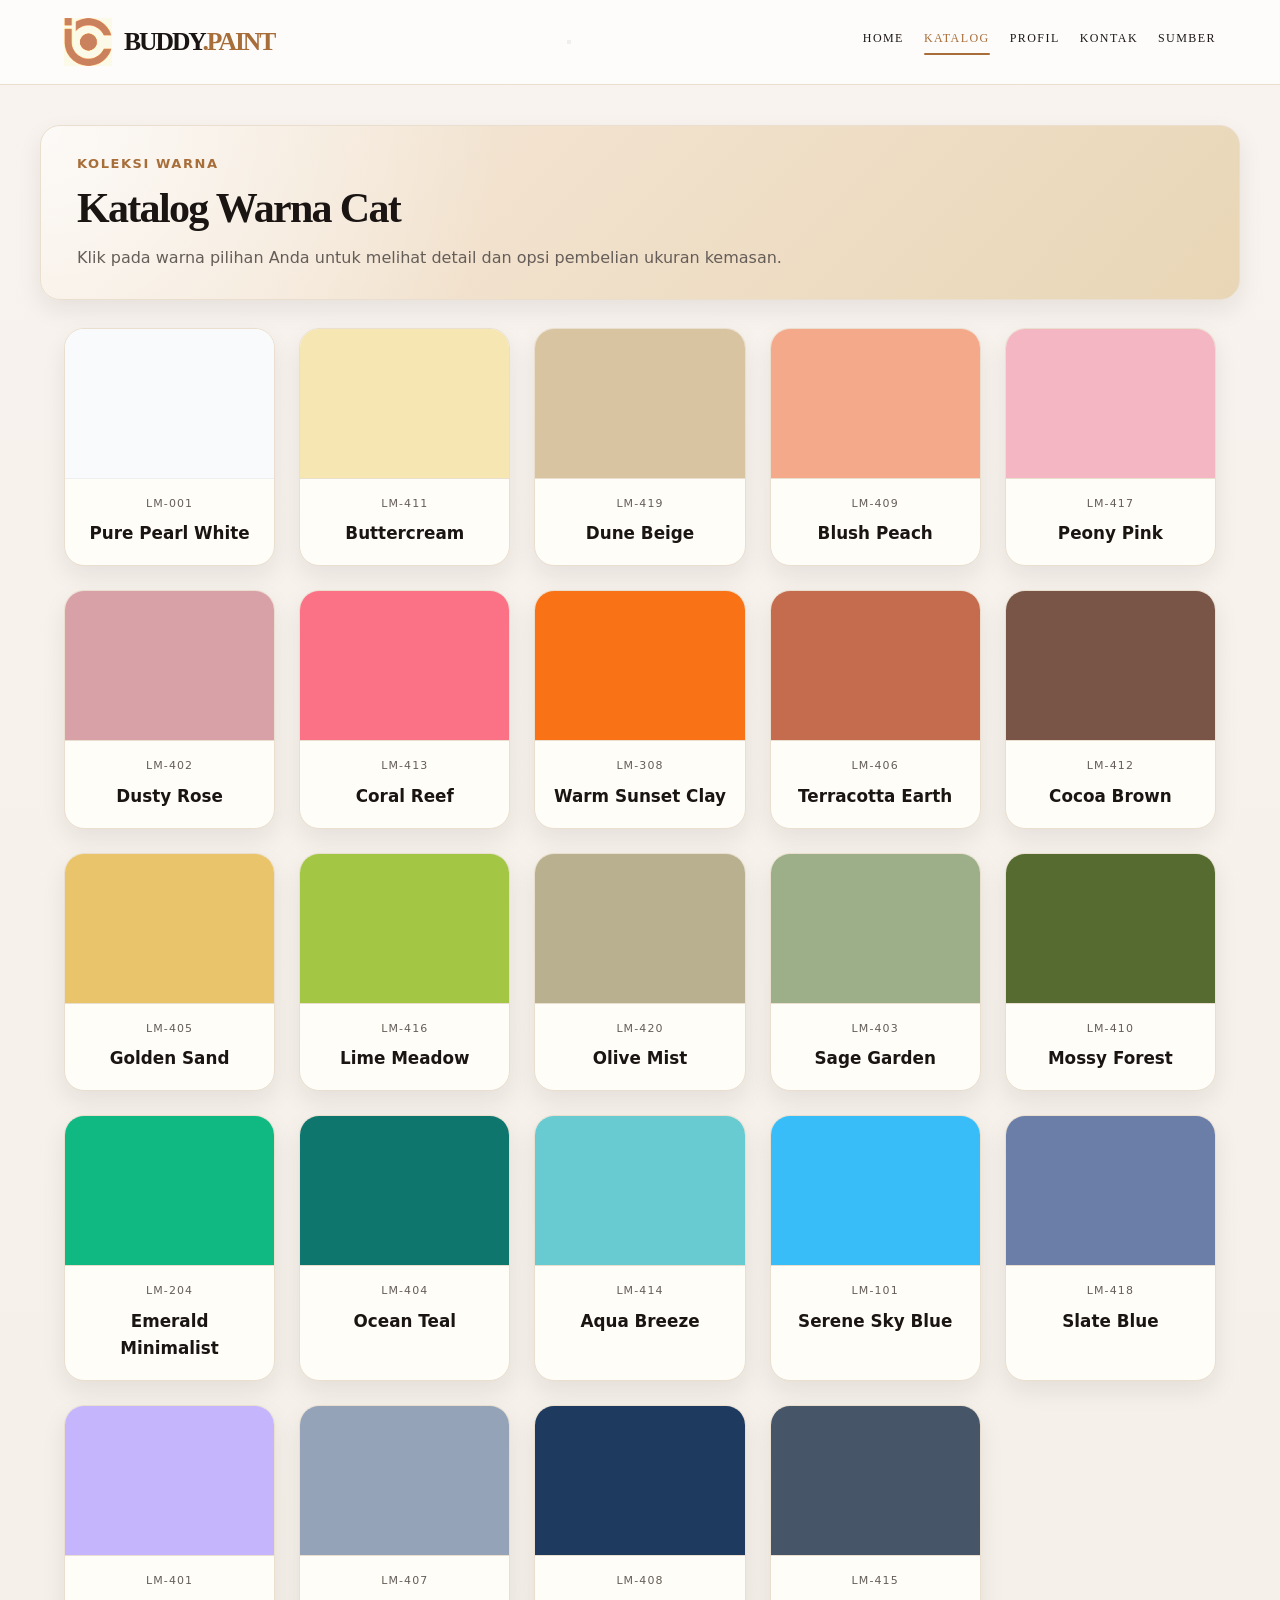
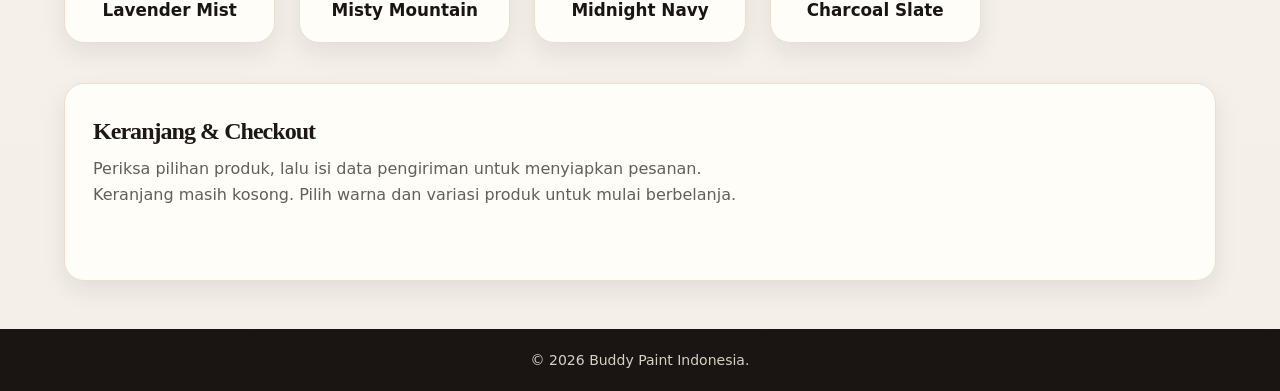
==== commit 285423e0: "Add files via upload" ====
--- a/katalog.html
+++ b/katalog.html
@@ -243,6 +243,16 @@
 
         .pilihan-berat {
             margin: 15px 0;
+        }
+
+        .deskripsi-variasi {
+            margin: -4px 0 16px;
+            padding: 12px 14px;
+            border-left: 3px solid var(--accent-strong);
+            border-radius: 0 10px 10px 0;
+            background: var(--panel-soft);
+            color: var(--muted);
+            font-size: 14px;
             display: grid;
             gap: 10px;
         }
@@ -284,6 +294,175 @@
             background: var(--accent-strong);
         }
 
+        .checkout-section {
+            max-width: 1200px;
+            margin: 0 auto 48px;
+            padding: 0 24px;
+        }
+
+        .checkout-card {
+            background: var(--panel);
+            border: 1px solid var(--line);
+            border-radius: 20px;
+            padding: 28px;
+            box-shadow: 0 10px 24px var(--shadow);
+        }
+
+        .checkout-card h2 {
+            margin-bottom: 6px;
+        }
+
+        .checkout-intro,
+        .cart-empty,
+        .shipping-note {
+            color: var(--muted);
+        }
+
+        .cart-items {
+            display: grid;
+            gap: 12px;
+            margin: 22px 0;
+        }
+
+        .cart-item {
+            display: grid;
+            grid-template-columns: minmax(0, 1fr) auto auto auto;
+            align-items: center;
+            gap: 16px;
+            padding: 16px;
+            border: 1px solid var(--line);
+            border-radius: 14px;
+            background: #fff;
+        }
+
+        .cart-item h3 {
+            font-family: inherit;
+            font-size: 16px;
+            letter-spacing: 0;
+        }
+
+        .cart-item p {
+            color: var(--muted);
+            font-size: 14px;
+        }
+
+        .cart-item-price {
+            font-weight: 700;
+            white-space: nowrap;
+        }
+
+        .quantity-control {
+            display: flex;
+            align-items: center;
+            gap: 10px;
+        }
+
+        .quantity-control button,
+        .remove-item {
+            border: 1px solid var(--line);
+            border-radius: 8px;
+            background: var(--panel-soft);
+            color: var(--dark);
+            cursor: pointer;
+            min-width: 34px;
+            min-height: 34px;
+            font-size: 16px;
+        }
+
+        .remove-item {
+            padding: 6px 10px;
+            font-size: 13px;
+        }
+
+        .cart-total {
+            display: flex;
+            justify-content: space-between;
+            gap: 16px;
+            padding: 18px 0 8px;
+            border-top: 1px solid var(--line);
+            font-size: 18px;
+            font-weight: 800;
+        }
+
+        .shipping-note {
+            margin-bottom: 24px;
+            font-size: 13px;
+        }
+
+        .checkout-form {
+            display: grid;
+            grid-template-columns: repeat(2, minmax(0, 1fr));
+            gap: 16px;
+            margin-top: 22px;
+        }
+
+        .form-field {
+            display: grid;
+            gap: 7px;
+        }
+
+        .form-field.full-width {
+            grid-column: 1 / -1;
+        }
+
+        .form-field label {
+            font-size: 14px;
+            font-weight: 700;
+        }
+
+        .form-field input,
+        .form-field textarea,
+        .form-field select {
+            width: 100%;
+            padding: 12px 14px;
+            border: 1px solid #d8cbb9;
+            border-radius: 10px;
+            background: #fff;
+            color: var(--text);
+            font: inherit;
+        }
+
+        .form-field textarea {
+            min-height: 100px;
+            resize: vertical;
+        }
+
+        .form-field input:focus,
+        .form-field textarea:focus,
+        .form-field select:focus {
+            outline: 2px solid var(--accent-strong);
+            outline-offset: 2px;
+        }
+
+        .checkout-submit {
+            grid-column: 1 / -1;
+            border: 0;
+            border-radius: 999px;
+            padding: 14px 18px;
+            background: var(--dark);
+            color: #fff;
+            font-size: 15px;
+            font-weight: 700;
+            cursor: pointer;
+        }
+
+        .checkout-submit:hover {
+            background: var(--accent-strong);
+        }
+
+        .checkout-confirmation {
+            margin-top: 20px;
+            padding: 16px;
+            border: 1px solid #b8d7b3;
+            border-radius: 12px;
+            background: #f0f8ed;
+            color: #285328;
+        }
+
+        [hidden] {
+            display: none !important;
+        }
+
         footer {
             background: var(--dark);
             color: #d8cfc5;
@@ -328,6 +507,37 @@
 
             .page-header p {
                 font-size: 1rem;
+            }
+
+            .checkout-section {
+                padding: 0 16px;
+            }
+
+            .checkout-card {
+                padding: 22px 16px;
+            }
+
+            .cart-item {
+                grid-template-columns: 1fr auto;
+                gap: 12px;
+            }
+
+            .cart-item .quantity-control {
+                grid-column: 1;
+            }
+
+            .cart-item-price {
+                grid-column: 2;
+                grid-row: 1;
+            }
+
+            .checkout-form {
+                grid-template-columns: 1fr;
+            }
+
+            .form-field.full-width,
+            .checkout-submit {
+                grid-column: auto;
             }
         }
     </style>
@@ -591,8 +801,54 @@
         </div>
     </main>
 
+    <section class="checkout-section" id="checkout" aria-labelledby="checkoutTitle">
+        <div class="checkout-card">
+            <h2 id="checkoutTitle">Keranjang & Checkout</h2>
+            <p class="checkout-intro">Periksa pilihan produk, lalu isi data pengiriman untuk menyiapkan pesanan.</p>
+            <p class="cart-empty" id="cartEmpty">Keranjang masih kosong. Pilih warna dan variasi produk untuk mulai berbelanja.</p>
+            <div class="cart-items" id="cartItems" aria-live="polite"></div>
+            <div id="checkoutDetails" hidden>
+                <div class="cart-total">
+                    <span>Total produk</span>
+                    <span id="cartTotal">Rp 0</span>
+                </div>
+                <p class="shipping-note">Ongkos kirim akan dikonfirmasi saat pesanan diproses.</p>
+                <form class="checkout-form" id="checkoutForm">
+                    <div class="form-field">
+                        <label for="namaPemesan">Nama lengkap</label>
+                        <input id="namaPemesan" name="nama" type="text" autocomplete="name" required>
+                    </div>
+                    <div class="form-field">
+                        <label for="teleponPemesan">Nomor telepon</label>
+                        <input id="teleponPemesan" name="telepon" type="tel" autocomplete="tel" inputmode="tel" required>
+                    </div>
+                    <div class="form-field">
+                        <label for="emailPemesan">Email</label>
+                        <input id="emailPemesan" name="email" type="email" autocomplete="email" required>
+                    </div>
+                    <div class="form-field">
+                        <label for="metodePembayaran">Metode pembayaran</label>
+                        <select id="metodePembayaran" name="pembayaran" required>
+                            <option value="">Pilih metode pembayaran</option>
+                            <option value="Transfer bank">Transfer bank</option>
+                            <option value="Bayar di tempat (COD)">Bayar di tempat (COD)</option>
+                            <option value="E-wallet">E-wallet</option>
+                        </select>
+                    </div>
+                    <div class="form-field full-width">
+                        <label for="alamatPemesan">Alamat pengiriman</label>
+                        <textarea id="alamatPemesan" name="alamat" autocomplete="street-address" required></textarea>
+                    </div>
+                    <div class="form-field full-width">
+                        <label for="catatanPesanan">Catatan (opsional)</label>
+                        <textarea id="catatanPesanan" name="catatan"></textarea>
+                    </div>
+                    <button class="checkout-submit" type="submit">Siapkan Pesanan</button>
+                </form>
+                <div class="checkout-confirmation" id="checkoutConfirmation" role="status" hidden></div>
+            </div>
         </div>
-    </main>
+    </section>
 
     <!-- Pop-up Modal Detail & Pembelian -->
     <div class="modal-bg" id="modalBeli">
@@ -619,6 +875,7 @@
                     <input type="radio" name="ukuranKg" value="20" onchange="hitungHarga()"> Tilelac
                 </label>
             </div>
+            <p class="deskripsi-variasi" id="deskripsiVariasi" aria-live="polite"></p>
 
             <div class="harga-display" id="displayHarga">Rp 0</div>
             <button class="btn-beli" onclick="tambahKeranjang()">Tambah ke Keranjang</button>
@@ -671,15 +928,29 @@
         // Variabel global untuk menyimpan harga dasar produk
         let hargaDasar = 0;
         const variasiHarga = {
-            '1': { nama: 'Vinilex', harga: 250000 },
-            '2.5': { nama: 'Matex', harga: 300000 },
-            '20': { nama: 'Tilelac', harga: 200000 }
+            '1': {
+                nama: 'Vinilex',
+                harga: 250000,
+                deskripsi: 'Cat tembok interior berbahan dasar air dengan hasil akhir halus dan matte, cocok untuk mempercantik dinding ruangan.'
+            },
+            '2.5': {
+                nama: 'Matex',
+                harga: 300000,
+                deskripsi: 'Cat tembok interior berbahan dasar air dengan hasil akhir matte. Pilihan praktis untuk pengecatan dan perawatan dinding rumah.'
+            },
+            '20': {
+                nama: 'Tilelac',
+                harga: 200000,
+                deskripsi: 'Cat bertekstur untuk dinding eksterior, memberikan tampilan dekoratif sekaligus membantu menyamarkan ketidaksempurnaan permukaan.'
+            }
         };
         const gambarKemasanPerUkuran = {
             '1': { nama: 'Vinilex', file: 'Vinilex.png' },
             '2.5': { nama: 'Matex', file: 'Matex.png' },
             '20': { nama: 'Tilelac', file: 'Tilelac.png' }
         };
+        const keranjang = [];
+        const formatRupiah = (nilai) => 'Rp ' + nilai.toLocaleString('id-ID');
 
         // 1. Fungsi untuk membuka modal dan menampilkan data produk yang diklik
         function bukaModal(nama, kode, warnaHex, kategori, harga) {
@@ -723,6 +994,9 @@
             const pilihan = variasiHarga[String(ukuranDipilih)];
             const totalHarga = pilihan ? pilihan.harga : hargaDasar;
 
+            document.getElementById('deskripsiVariasi').innerText = pilihan
+                ? pilihan.deskripsi
+                : '';
             document.getElementById('displayHarga').innerText = 'Rp ' + totalHarga.toLocaleString('id-ID');
         }
 
@@ -752,9 +1026,106 @@
 
         // 4. Fungsi saat tombol "Tambah ke Keranjang" diklik
         function tambahKeranjang() {
-            alert('Produk berhasil ditambahkan ke keranjang!');
+            const nama = document.getElementById('modalNamaWarna').innerText;
+            const kode = document.getElementById('modalSubWarna').innerText;
+            const ukuran = document.querySelector('input[name="ukuranKg"]:checked').value;
+            const variasi = variasiHarga[ukuran];
+            const itemAda = keranjang.find((item) => item.kode === kode && item.ukuran === ukuran);
+
+            if (itemAda) {
+                itemAda.jumlah += 1;
+            } else {
+                keranjang.push({
+                    kode,
+                    nama,
+                    ukuran,
+                    variasi: variasi.nama,
+                    harga: variasi.harga,
+                    jumlah: 1
+                });
+            }
+
+            renderKeranjang();
             tutupModal();
-        }
+            document.getElementById('checkout').scrollIntoView({ behavior: 'smooth', block: 'start' });
+        }
+
+        function renderKeranjang() {
+            const cartItems = document.getElementById('cartItems');
+            const isKosong = keranjang.length === 0;
+            document.getElementById('cartEmpty').hidden = !isKosong;
+            document.getElementById('checkoutDetails').hidden = isKosong;
+            document.getElementById('checkoutConfirmation').hidden = true;
+            cartItems.replaceChildren();
+
+            keranjang.forEach((item, index) => {
+                const baris = document.createElement('article');
+                baris.className = 'cart-item';
+
+                const detail = document.createElement('div');
+                const judul = document.createElement('h3');
+                judul.textContent = item.nama;
+                const keterangan = document.createElement('p');
+                keterangan.textContent = `${item.kode} · ${item.variasi}`;
+                detail.append(judul, keterangan);
+
+                const kontrol = document.createElement('div');
+                kontrol.className = 'quantity-control';
+                const kurang = document.createElement('button');
+                kurang.type = 'button';
+                kurang.textContent = '−';
+                kurang.setAttribute('aria-label', `Kurangi jumlah ${item.nama}`);
+                kurang.addEventListener('click', () => ubahJumlah(index, -1));
+                const jumlah = document.createElement('span');
+                jumlah.textContent = item.jumlah;
+                const tambah = document.createElement('button');
+                tambah.type = 'button';
+                tambah.textContent = '+';
+                tambah.setAttribute('aria-label', `Tambah jumlah ${item.nama}`);
+                tambah.addEventListener('click', () => ubahJumlah(index, 1));
+                kontrol.append(kurang, jumlah, tambah);
+
+                const harga = document.createElement('span');
+                harga.className = 'cart-item-price';
+                harga.textContent = formatRupiah(item.harga * item.jumlah);
+
+                const hapus = document.createElement('button');
+                hapus.className = 'remove-item';
+                hapus.type = 'button';
+                hapus.textContent = 'Hapus';
+                hapus.setAttribute('aria-label', `Hapus ${item.nama} dari keranjang`);
+                hapus.addEventListener('click', () => hapusItem(index));
+
+                baris.append(detail, kontrol, harga, hapus);
+                cartItems.append(baris);
+            });
+
+            const total = keranjang.reduce((jumlah, item) => jumlah + item.harga * item.jumlah, 0);
+            document.getElementById('cartTotal').textContent = formatRupiah(total);
+        }
+
+        function ubahJumlah(index, perubahan) {
+            keranjang[index].jumlah += perubahan;
+            if (keranjang[index].jumlah <= 0) {
+                keranjang.splice(index, 1);
+            }
+            renderKeranjang();
+        }
+
+        function hapusItem(index) {
+            keranjang.splice(index, 1);
+            renderKeranjang();
+        }
+
+        document.getElementById('checkoutForm').addEventListener('submit', (event) => {
+            event.preventDefault();
+            if (keranjang.length === 0) return;
+
+            const nama = document.getElementById('namaPemesan').value.trim();
+            const konfirmasi = document.getElementById('checkoutConfirmation');
+            konfirmasi.textContent = `Terima kasih, ${nama}!`;
+            konfirmasi.hidden = false;
+        });
     </script>
     <script src="header.js"></script>
 </body>
